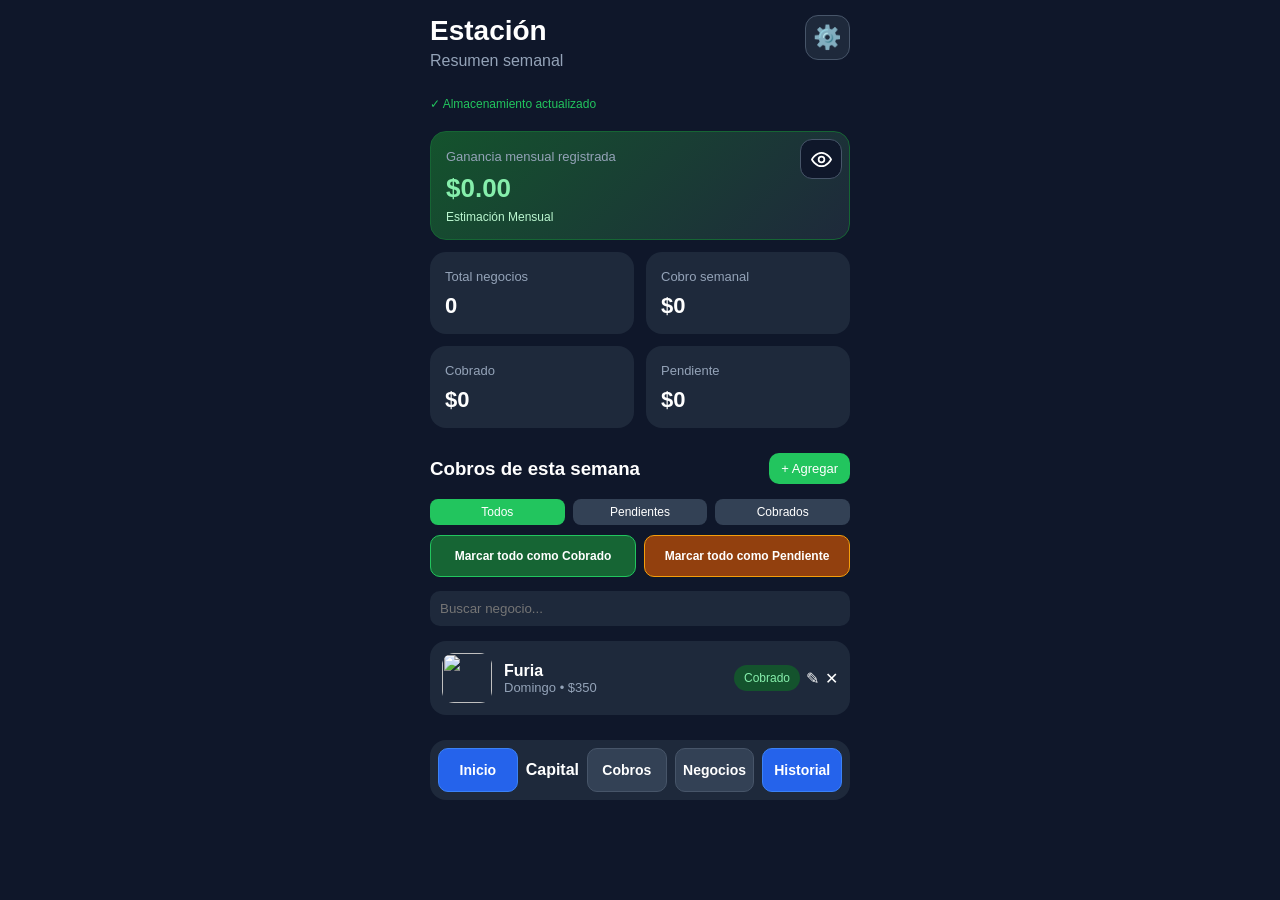
==== index.html @ 9c4fe6e9 "Agregar acceso a Capital desde Estación" ====
<!DOCTYPE html>
<html lang="es">
<head>
  <meta charset="UTF-8">
  <meta name="viewport" content="width=device-width, initial-scale=1.0">
  <title>Estación</title>
  <link rel="stylesheet" href="style.css?v=20261019-ajustes1">
  <link rel="manifest" href="manifest.json">
  <meta name="theme-color" content="#0f172a">
</head>
<body>
  <div class="app">
    <header class="topbar">
      <button id="station-settings-button" type="button" aria-label="Abrir ajustes" title="Ajustes">⚙️</button>
      <h1>Estación</h1>
      <p>Resumen semanal</p>
      <p id="app-message" role="status" aria-live="polite"></p>
      <p id="logo-storage-status" role="status" aria-live="polite" style="font-size:12px;margin:4px 0;">Comprobando almacenamiento…</p>
    </header>
    <section class="summary">
      <button id="toggle-figures" class="toggle-figures" type="button" aria-label="Ocultar cifras" aria-pressed="false" title="Ocultar o mostrar cifras"><svg class="eye-icon" viewBox="0 0 24 24" aria-hidden="true"><path d="M2 12s3.6-7 10-7 10 7 10 7-3.6 7-10 7S2 12 2 12Z"></path><circle cx="12" cy="12" r="3"></circle><path class="eye-slash" d="M4 4 20 20"></path></svg></button>
      <div class="card monthly-card"><span>Ganancia mensual registrada</span><h2 id="ganancia-mensual">$0</h2><small id="mes-ganancia"></small></div>
      <div class="card"><span>Total negocios</span><h2 id="total-negocios">0</h2></div>
      <div class="card"><span>Cobro semanal</span><h2 id="total-semanal">$0</h2></div>
      <div class="card"><span>Cobrado</span><h2 id="total-cobrado">$0</h2></div>
      <div class="card"><span>Pendiente</span><h2 id="total-pendiente">$0</h2></div>
      
    </section>
    <section class="payments">
      <div class="section-title">
        <h3>Cobros de esta semana</h3>
        <button id="add-business">+ Agregar</button>
      </div>
      <div class="filters">
        <button class="filter-btn active" data-filter="all">Todos</button>
        <button class="filter-btn" data-filter="pending">Pendientes</button>
        <button class="filter-btn" data-filter="paid">Cobrados</button>
      </div>
      <div class="bulk-actions">
        <button id="mark-all-paid" type="button">Marcar todo como Cobrado</button>
        <button id="mark-all-pending" type="button">Marcar todo como Pendiente</button>
      </div>
      <input type="text" id="search-business" placeholder="Buscar negocio...">
      <div class="payment-card" data-monto="350">
        <img src="img/La Furia.jpeg">
        <div class="info"><h4>Furia</h4><p>Domingo • $350</p></div>
        <div class="actions">
          <span class="status paid">Cobrado</span>
          <button class="edit-btn">✎</button>
          <button class="delete-btn">✕</button>
        </div>
      </div>
    </section>
    <div class="modal" id="business-modal">
      <div class="modal-content">
        <h3>Nuevo negocio</h3>
        <input type="text" id="business-name" placeholder="Nombre del negocio">
        <input type="number" id="business-amount" placeholder="Monto semanal">
        <select id="business-day">
          <option value="">Día de cobro</option>
          <option>Lunes</option><option>Martes</option><option>Miércoles</option>
          <option>Jueves</option><option>Viernes</option><option>Sábado</option><option>Domingo</option>
        </select>
        <input type="file" id="business-image" accept="image/*">
        <button id="save-business">Guardar</button>
        <button id="cancel-business" class="cancel-btn">Cancelar</button>
      </div>
    </div>
    <section class="history-view" id="history-view" style="display:none;">
      <div class="section-title">
        <h3>Historial semanal</h3>
        <div class="history-actions">
          <button id="realizar-corte" type="button">Realizar corte</button>
          <button id="clear-history" type="button">Borrar historial</button>
          <button id="back-home">Volver</button>
        </div>
      </div>
      <div id="history-list"></div>
    </section>
    <div class="station-settings-overlay" id="station-settings-overlay" hidden>
      <section class="station-settings-panel" role="dialog" aria-modal="true" aria-labelledby="station-settings-title">
        <div class="station-settings-head"><h2 id="station-settings-title">⚙️ Ajustes</h2><button id="station-settings-close" type="button" aria-label="Cerrar ajustes">✕</button></div>
        <div class="station-theme-setting">
          <div><strong>Apariencia</strong><p id="station-theme-caption">Modo oscuro</p></div>
          <button id="station-theme-switch" class="station-theme-switch" type="button" role="switch" aria-checked="false" aria-label="Activar modo claro"><span></span></button>
        </div>
        <h3>Respaldos</h3>
        <p class="station-settings-note">Guarda tus negocios e historial en un archivo. Importar puede reemplazar los registros actuales.</p>
    <footer class="data-transfer" aria-label="Herramientas de almacenamiento">
      <button id="clear-cache" type="button">Borrar caché</button>
      <button id="export-data" type="button">Exportar respaldo</button>
      <button id="import-data" type="button">Importar respaldo</button>
      <input id="import-file" type="file" accept="application/json,.json" hidden>
    </footer>
        <p class="station-settings-note">Guarda tu respaldo en Archivos antes de borrar datos o cambiar de teléfono.</p>
      </section>
    </div>
    <nav class="bottom-nav">
      <button id="nav-inicio" type="button" aria-current="page">Inicio</button>
      <a id="nav-capital" href="capital.html" style="display:flex;align-items:center;justify-content:center;color:inherit;text-decoration:none;font:inherit;font-weight:600;">Capital</a>
      <button id="nav-cobros" type="button">Cobros</button>
      <button id="nav-negocios" type="button">Negocios</button>
      <button id="save-history" type="button" aria-label="Abrir historial">Historial</button>
    </nav>

  </div>
  <script src="app.js?v=20261019-corte3"></script>

  <script>
  (() => {
    const root = document.documentElement;
    const overlay = document.getElementById("station-settings-overlay");
    const openBtn = document.getElementById("station-settings-button");
    const closeBtn = document.getElementById("station-settings-close");
    const themeBtn = document.getElementById("station-theme-switch");
    const themeCaption = document.getElementById("station-theme-caption");
    const themeKey = "estacionTema";
    function applyTheme(light) {
      root.setAttribute("data-estacion-theme", light ? "light" : "dark");
      themeBtn.setAttribute("aria-checked", String(light));
      themeBtn.setAttribute("aria-label", light ? "Activar modo oscuro" : "Activar modo claro");
      themeCaption.textContent = light ? "Modo claro" : "Modo oscuro";
      document.querySelector('meta[name="theme-color"]').setAttribute("content", light ? "#f3f7f5" : "#0f172a");
    }
    applyTheme(localStorage.getItem(themeKey) === "light");
    openBtn.addEventListener("click", () => { overlay.hidden = false; closeBtn.focus(); });
    closeBtn.addEventListener("click", () => { overlay.hidden = true; openBtn.focus(); });
    overlay.addEventListener("click", e => { if(e.target === overlay) overlay.hidden = true; });
    document.addEventListener("keydown", e => { if(e.key === "Escape" && !overlay.hidden) overlay.hidden = true; });
    themeBtn.addEventListener("click", () => {
      const light = root.getAttribute("data-estacion-theme") !== "light";
      localStorage.setItem(themeKey, light ? "light" : "dark");
      applyTheme(light);
    });
  })();
  </script>
  <script>
    if ("serviceWorker" in navigator) {
      navigator.serviceWorker.register("sw.js");
    }
  </script>
</body>
</html>
---- style.css ----
* {
  margin: 0;
  padding: 0;
  box-sizing: border-box;
  font-family: Arial, sans-serif;
}

body {
  background: #0f172a;
  color: white;
  padding: 15px;
}

.app {
  max-width: 420px;
  margin: auto;
}

/* TOP */
.topbar {
  margin-bottom: 20px;
}

.topbar h1 {
  font-size: 28px;
}

.topbar p {
  color: #94a3b8;
  margin-top: 5px;
}

#clear-cache {
  margin-top: 10px;
  padding: 8px 12px;
  border: 1px solid #475569;
  border-radius: 10px;
  background: #1e293b;
  color: white;
  cursor: pointer;
}

#app-message {
  min-height: 18px;
  font-size: 12px;
}

/* SUMMARY */
.summary {
  display: grid;
  grid-template-columns: 1fr 1fr;
  gap: 12px;
  margin-bottom: 25px;
}

.card {
  background: #1e293b;
  padding: 15px;
  border-radius: 16px;
}

.card span {
  font-size: 13px;
  color: #94a3b8;
}

.card h2 {
  margin-top: 8px;
  font-size: 22px;
}

/* PAYMENTS */
.section-title {
  display: flex;
  justify-content: space-between;
  align-items: center;
  margin-bottom: 15px;
}

.history-actions {
  display: flex;
  gap: 8px;
}

#clear-history,
#back-home {
  padding: 8px 10px;
  border: 0;
  border-radius: 10px;
  background: #334155;
  color: white;
  cursor: pointer;
  font-size: 12px;
}

#clear-history {
  background: #7f1d1d;
}

#add-business {
  background: #22c55e;
  color: white;
  border: none;
  padding: 8px 12px;
  border-radius: 10px;
  font-size: 13px;
  cursor: pointer;
}

/* FILTERS */
.filters {
  display: flex;
  gap: 8px;
  margin-bottom: 10px;
}

.filter-btn {
  flex: 1;
  padding: 6px;
  border: none;
  border-radius: 8px;
  background: #334155;
  color: white;
  font-size: 12px;
  cursor: pointer;
}

.filter-btn.active {
  background: #22c55e;
}

/* SEARCH */
#search-business {
  width: 100%;
  padding: 10px;
  margin-bottom: 15px;
  border-radius: 10px;
  border: none;
  background: #1e293b;
  color: white;
}

/* CARD */
.payment-card {
  background: #1e293b;
  padding: 12px;
  border-radius: 16px;
  display: flex;
  align-items: center;
  gap: 12px;
  margin-bottom: 12px;
}

.payment-card img {
  width: 50px;
  height: 50px;
  border-radius: 12px;
  object-fit: cover;
}

.info {
  flex: 1;
}

.info h4 {
  font-size: 16px;
}

.info p {
  font-size: 13px;
  color: #94a3b8;
}

/* ACTIONS */
.actions {
  display: flex;
  align-items: center;
  gap: 6px;
}

.status {
  font-size: 12px;
  padding: 6px 10px;
  border-radius: 20px;
  cursor: pointer;
}

.paid {
  background: #14532d;
  color: #86efac;
}

.pending {
  background: #78350f;
  color: #fcd34d;
}

.edit-btn,
.delete-btn {
  background: none;
  border: none;
  color: white;
  font-size: 16px;
  cursor: pointer;
}

/* MODAL */
.modal {
  position: fixed;
  top: 0;
  left: 0;
  width: 100%;
  height: 100%;
  background: rgba(0, 0, 0, 0.7);
  display: none;
  justify-content: center;
  align-items: center;
}

.modal-content {
  background: #1e293b;
  width: 100%;
  max-width: 360px;
  padding: 20px;
  border-radius: 18px;
}

.modal-content h3 {
  margin-bottom: 15px;
}

.modal-content input,
.modal-content select {
  width: 100%;
  padding: 12px;
  margin-bottom: 12px;
  border: none;
  border-radius: 10px;
  background: #0f172a;
  color: white;
}

/* BOTONES MODAL */
#save-business {
  width: 100%;
  padding: 12px;
  border: none;
  border-radius: 10px;
  background: #22c55e;
  color: white;
  font-size: 15px;
  cursor: pointer;
}

.cancel-btn {
  width: 100%;
  margin-top: 10px;
  padding: 12px;
  border: none;
  border-radius: 10px;
  background: #334155;
  color: white;
  font-size: 14px;
  cursor: pointer;
}

/* NAV */
.bottom-nav {
  display: flex;
  justify-content: space-between;
  margin-top: 25px;
  background: #1e293b;
  padding: 12px;
  border-radius: 16px;
}

.bottom-nav button {
  background: none;
  border: none;
  color: white;
  font-size: 14px;
  cursor: pointer;
}

/* HISTORY */
.history-view {
  margin-top: 20px;
}
/* Botones de navegación visibles y cómodos al tocar */
.bottom-nav { gap: 8px; padding: 8px; }
.bottom-nav button { flex: 1; min-height: 44px; padding: 8px 6px; background: #334155; border: 1px solid #475569; border-radius: 10px; color: white; font-size: 14px; font-weight: 600; cursor: pointer; touch-action: manipulation; }
.bottom-nav button:focus-visible { outline: 2px solid #38bdf8; outline-offset: 2px; }
.bottom-nav #save-history { background: #2563eb; border-color: #3b82f6; }
/* Respaldo para cambiar datos entre instalaciones */
.data-transfer { display: flex; gap: 8px; margin-top: 8px; }
.data-transfer button { flex: 1; min-height: 42px; padding: 8px 6px; border: 1px solid #475569; border-radius: 10px; color: white; font-size: 13px; font-weight: 600; cursor: pointer; touch-action: manipulation; }
#export-data { background: #1d4ed8; border-color: #3b82f6; }
#import-data { background: #334155; }


/* Acciones masivas de cobro */
.bulk-actions {
  display: grid;
  grid-template-columns: 1fr 1fr;
  gap: 8px;
  margin: 0 0 14px;
}
.bulk-actions button {
  min-height: 42px;
  padding: 8px 10px;
  border: 1px solid transparent;
  border-radius: 10px;
  color: white;
  font-size: 12px;
  font-weight: 700;
  cursor: pointer;
  touch-action: manipulation;
}
#mark-all-paid { background: #166534; border-color: #22c55e; }
#mark-all-pending { background: #92400e; border-color: #f59e0b; }
.bulk-actions button:focus-visible { outline: 2px solid #38bdf8; outline-offset: 2px; }
@media (max-width: 360px) {
  .bulk-actions { grid-template-columns: 1fr; }
}


/* Ganancia mensual registrada */
.monthly-card { grid-column: 1 / -1; grid-row: 1; border: 1px solid #166534; background: linear-gradient(135deg, #14532d, #1e293b); }
.monthly-card h2 { color: #86efac; font-size: 26px; }
.monthly-card small { display: block; margin-top: 6px; color: #bbf7d0; text-transform: capitalize; font-size: 12px; }


/* Botón para ocultar o mostrar cifras */
.summary { position: relative; }
.toggle-figures {
  position: absolute;
  top: 8px;
  right: 8px;
  z-index: 2;
  min-width: 42px;
  min-height: 40px;
  border: 1px solid #475569;
  border-radius: 12px;
  background: #0f172a;
  color: #fff;
  font-size: 19px;
  cursor: pointer;
  touch-action: manipulation;
}
body.hide-figures .summary .card h2,
body.hide-figures .payment-card .info p,
body.hide-figures #history-list {
  filter: blur(7px);
  user-select: none;
}


/* Icono de ojo con línea diagonal para ocultar cifras */
.toggle-figures { display: inline-flex; align-items: center; justify-content: center; }
.eye-icon { width: 23px; height: 23px; fill: none; stroke: currentColor; stroke-width: 1.8; stroke-linecap: round; stroke-linejoin: round; }
.eye-icon .eye-slash { display: none; }
body.hide-figures .eye-icon .eye-slash { display: block; }

/* Navegación activa y vista de administración de negocios */
.bottom-nav button[aria-current="page"]{background:#2563eb;border-color:#3b82f6;}
body.vista-negocios .filters,body.vista-negocios .bulk-actions{display:none;}
body.vista-negocios .payments .section-title h3{margin-bottom:0;}

/* Historial de cobros por semana */
#history-list{display:grid;gap:13px;}
.historial-semana{background:#1e293b;border-radius:18px;overflow:hidden;color:#f8fafc}
.historial-semana>summary{list-style:none;cursor:pointer;display:flex;align-items:center;justify-content:space-between;gap:10px;padding:18px}
.historial-semana>summary::-webkit-details-marker{display:none}
.historial-titulo{display:flex;flex-direction:column;gap:5px;min-width:0}
.historial-titulo strong{font-size:16px}
.historial-titulo small,.historial-negocio small{color:#94a3b8;font-size:12px}
.historial-flecha{font-size:24px;color:#94a3b8;transition:transform .2s}
.historial-semana[open] .historial-flecha{transform:rotate(180deg)}
.historial-contenido{padding:0 15px 14px}
.historial-totales{display:grid;grid-template-columns:repeat(2,minmax(0,1fr));gap:9px;margin-bottom:12px}
.historial-total{border-radius:12px;padding:13px 11px;min-width:0;display:flex;flex-direction:column;gap:5px}
.historial-total small{font-size:12px}
.historial-total strong{font-size:20px;overflow-wrap:anywhere}
.historial-total.cobrado{background:#133d32;color:#86efac}
.historial-total.pendiente{background:#49321e;color:#fcd34d}
.historial-negocio{display:flex;align-items:center;justify-content:space-between;gap:8px;border-top:1px solid #334155;padding:12px 0}
.historial-negocio-datos{display:flex;flex-direction:column;gap:5px;min-width:0}
.historial-negocio-datos strong{font-size:14px;overflow-wrap:anywhere}
.historial-estado{font-size:12px;font-weight:700;white-space:nowrap}
.historial-estado.cobrado{color:#4ade80}
.historial-estado.pendiente{color:#fbbf24}
@media(max-width:375px){.historial-estado{font-size:11px}.historial-total strong{font-size:17px}}

/* Corte semanal manual */
#realizar-corte{background:#166534;border:1px solid #22c55e;border-radius:10px;color:white;font-weight:700;padding:11px 13px;cursor:pointer;touch-action:manipulation}
#realizar-corte:focus-visible{outline:2px solid #38bdf8;outline-offset:2px}
.history-actions{display:flex;flex-wrap:wrap;gap:8px}


/* Ajustes con respaldo y apariencia. No modifica el almacenamiento de negocios. */
.topbar {position:relative; padding-right:56px;}
#station-settings-button {position:absolute;right:0;top:0;width:45px;height:45px;border:1px solid #475569;border-radius:13px;background:#1e293b;color:white;font-size:23px;cursor:pointer;}
.station-settings-overlay[hidden]{display:none!important;}
.station-settings-overlay{position:fixed;inset:0;z-index:9999;background:rgba(0,0,0,.75);display:flex;align-items:center;justify-content:center;padding:20px;}
.station-settings-panel{background:#1e293b;color:#f8fafc;border:1px solid #475569;border-radius:20px;width:min(100%,390px);max-height:85dvh;overflow-y:auto;padding:20px;box-shadow:0 20px 70px #0006;}
.station-settings-head{display:flex;align-items:center;justify-content:space-between;margin-bottom:22px;}
.station-settings-head h2{font-size:22px;}
#station-settings-close{border:0;border-radius:10px;background:#334155;color:inherit;padding:10px 14px;font-size:18px;}
.station-theme-setting{display:flex;align-items:center;justify-content:space-between;gap:10px;margin-bottom:25px;}
.station-theme-setting p{color:#94a3b8;font-size:13px;margin-top:5px;}
.station-theme-switch{background:#475569;width:56px;height:32px;padding:3px;border:0;border-radius:25px;cursor:pointer;flex-shrink:0;}
.station-theme-switch span{display:block;background:white;width:26px;height:26px;border-radius:50%;transition:transform .15s;}
.station-theme-switch[aria-checked="true"]{background:#16a34a;}
.station-theme-switch[aria-checked="true"] span{transform:translateX(24px);}
.station-settings-panel h3{margin-bottom:8px;}
.station-settings-note{font-size:12px;line-height:1.5;color:#94a3b8;margin:8px 0 14px;}
.station-settings-panel .data-transfer{display:grid;grid-template-columns:1fr 1fr;gap:10px;margin:16px 0;}
.station-settings-panel #clear-cache{grid-column:1 / -1;margin:0;min-height:42px;font-size:13px;}
.station-settings-panel .data-transfer button{min-width:0;}

/* Tema claro de Estación: conserva verde, estructura y datos. */
html[data-estacion-theme="light"] body{background:#f3f7f5;color:#172b22;}
html[data-estacion-theme="light"] .topbar p,html[data-estacion-theme="light"] .card span,
html[data-estacion-theme="light"] .info p{color:#5e7067;}
html[data-estacion-theme="light"] .card,html[data-estacion-theme="light"] .payment-card,
html[data-estacion-theme="light"] .modal-content,html[data-estacion-theme="light"] .bottom-nav,
html[data-estacion-theme="light"] .station-settings-panel{background:#fff;color:#172b22;border-color:#d4e3d9;}
html[data-estacion-theme="light"] .monthly-card{background:linear-gradient(135deg,#dcfce7,#effcf4);border:1px solid #86efac;}
html[data-estacion-theme="light"] .monthly-card h2{color:#166534;}
html[data-estacion-theme="light"] .monthly-card small{color:#15803d;}
html[data-estacion-theme="light"] #search-business,html[data-estacion-theme="light"] .modal-content input,
html[data-estacion-theme="light"] .modal-content select{background:#edf4ef;color:#172b22;}
html[data-estacion-theme="light"] .filter-btn,html[data-estacion-theme="light"] .bottom-nav button,
html[data-estacion-theme="light"] #back-home,html[data-estacion-theme="light"] .cancel-btn,
html[data-estacion-theme="light"] #station-settings-close,
html[data-estacion-theme="light"] #station-settings-button{background:#e5f0e9;color:#173829;border-color:#b9d5c4;}
html[data-estacion-theme="light"] .bottom-nav button[aria-current="page"],
html[data-estacion-theme="light"] .filter-btn.active{background:#15803d;color:#fff;border-color:#16a34a;}
html[data-estacion-theme="light"] #save-history{background:#2563eb;color:white;}
html[data-estacion-theme="light"] .edit-btn,html[data-estacion-theme="light"] .delete-btn{color:#1f3c2b;}
html[data-estacion-theme="light"] .toggle-figures{background:#fff;color:#173829;border-color:#b9d5c4;}
html[data-estacion-theme="light"] .station-theme-setting p,
html[data-estacion-theme="light"] .station-settings-note{color:#62786a;}
html[data-estacion-theme="light"] .station-settings-panel #import-data{color:white;background:#334155;}
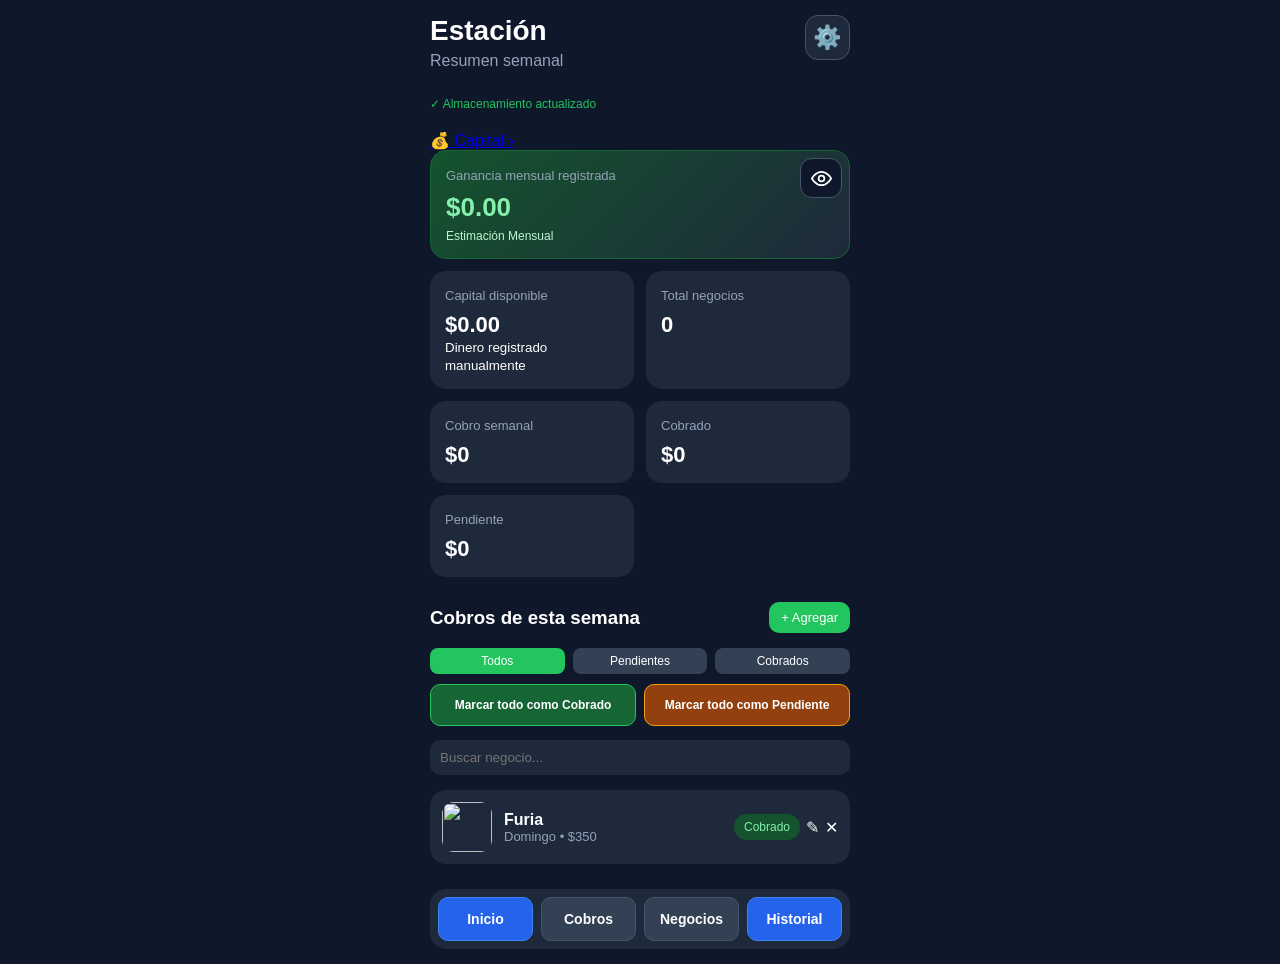
==== commit 6b10d1b6: "Mover Capital al inicio y mostrar saldo debajo del resumen mensual" ====
--- a/index.html
+++ b/index.html
@@ -4,7 +4,7 @@
   <meta charset="UTF-8">
   <meta name="viewport" content="width=device-width, initial-scale=1.0">
   <title>Estación</title>
-  <link rel="stylesheet" href="style.css?v=20261019-ajustes1">
+  <link rel="stylesheet" href="style.css?v=20261105-capital2">
   <link rel="manifest" href="manifest.json">
   <meta name="theme-color" content="#0f172a">
 </head>
@@ -17,9 +17,11 @@
       <p id="app-message" role="status" aria-live="polite"></p>
       <p id="logo-storage-status" role="status" aria-live="polite" style="font-size:12px;margin:4px 0;">Comprobando almacenamiento…</p>
     </header>
+    <a class="capital-top-button" href="capital.html">💰 Capital <span aria-hidden="true">›</span></a>
     <section class="summary">
       <button id="toggle-figures" class="toggle-figures" type="button" aria-label="Ocultar cifras" aria-pressed="false" title="Ocultar o mostrar cifras"><svg class="eye-icon" viewBox="0 0 24 24" aria-hidden="true"><path d="M2 12s3.6-7 10-7 10 7 10 7-3.6 7-10 7S2 12 2 12Z"></path><circle cx="12" cy="12" r="3"></circle><path class="eye-slash" d="M4 4 20 20"></path></svg></button>
       <div class="card monthly-card"><span>Ganancia mensual registrada</span><h2 id="ganancia-mensual">$0</h2><small id="mes-ganancia"></small></div>
+      <div class="card capital-summary-card"><span>Capital disponible</span><h2 id="capital-actual">$0.00</h2><small>Dinero registrado manualmente</small></div>
       <div class="card"><span>Total negocios</span><h2 id="total-negocios">0</h2></div>
       <div class="card"><span>Cobro semanal</span><h2 id="total-semanal">$0</h2></div>
       <div class="card"><span>Cobrado</span><h2 id="total-cobrado">$0</h2></div>
@@ -97,7 +99,7 @@
     </div>
     <nav class="bottom-nav">
       <button id="nav-inicio" type="button" aria-current="page">Inicio</button>
-      <a id="nav-capital" href="capital.html" style="display:flex;align-items:center;justify-content:center;color:inherit;text-decoration:none;font:inherit;font-weight:600;">Capital</a>
+      
       <button id="nav-cobros" type="button">Cobros</button>
       <button id="nav-negocios" type="button">Negocios</button>
       <button id="save-history" type="button" aria-label="Abrir historial">Historial</button>
@@ -135,6 +137,29 @@
   })();
   </script>
   <script>
+  (() => {
+    const el = document.getElementById('capital-actual');
+    const key = 'estacion_capital_manual_v1';
+    function actualizarCapital() {
+      if (!el) return;
+      try {
+        const valor = Number(localStorage.getItem(key));
+        const cantidad = Number.isFinite(valor) && valor >= 0 ? valor : 0;
+        el.textContent = cantidad.toLocaleString('es-MX', {style:'currency', currency:'MXN'});
+      } catch(e) { el.textContent = 'No disponible'; }
+    }
+    actualizarCapital();
+    window.addEventListener('pageshow', actualizarCapital);
+    window.addEventListener('focus', actualizarCapital);
+    document.addEventListener('visibilitychange', () => {
+      if (!document.hidden) actualizarCapital();
+    });
+    window.addEventListener('storage', (e) => {
+      if (e.key === key) actualizarCapital();
+    });
+  })();
+  </script>
+  <script>
     if ("serviceWorker" in navigator) {
       navigator.serviceWorker.register("sw.js");
     }
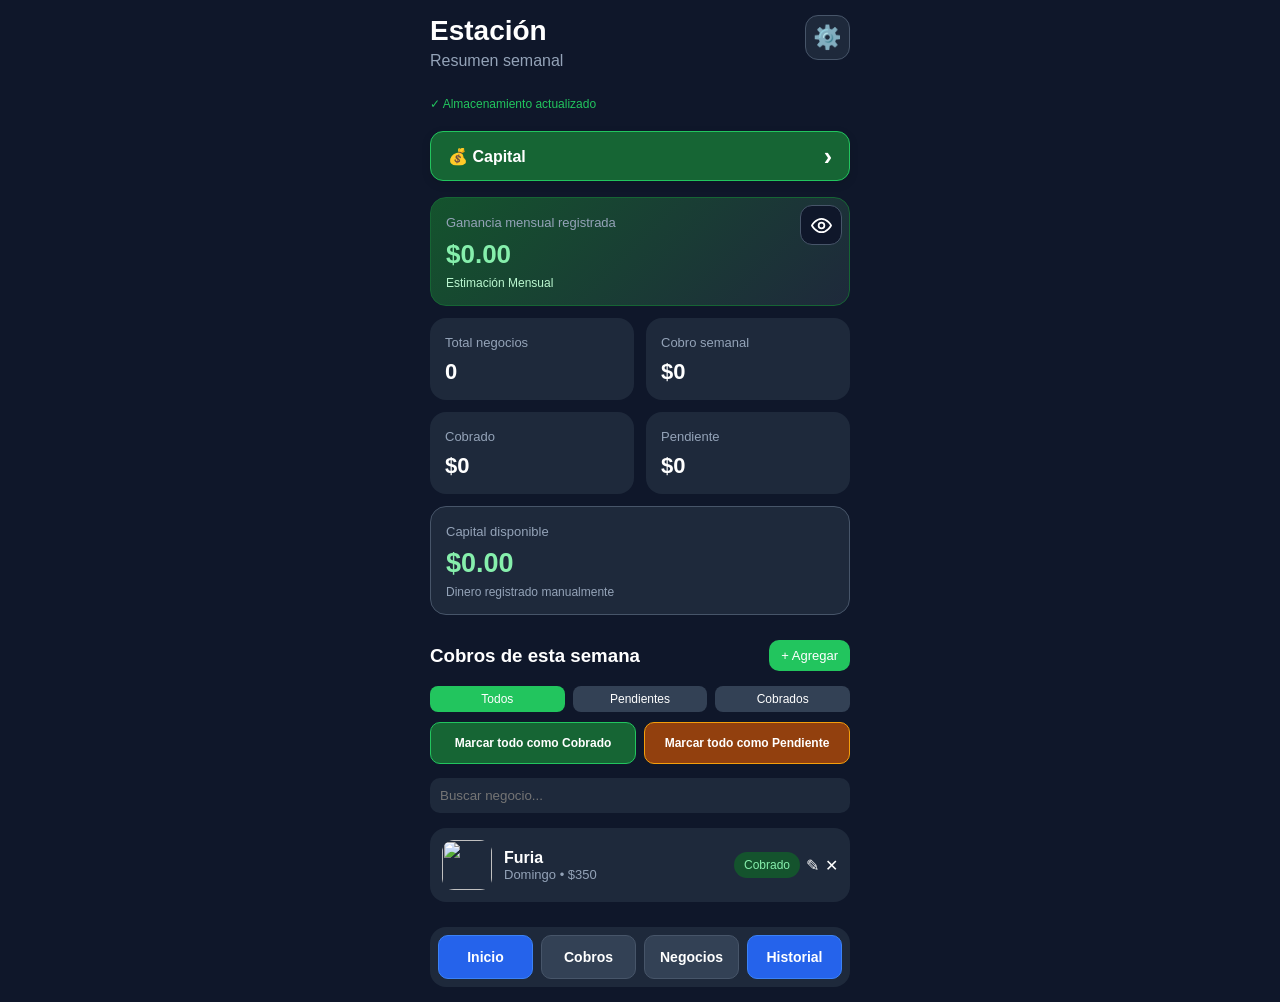
==== commit 977e773d: "Reubicar resumen de Capital debajo de cuatro indicadores" ====
--- a/index.html
+++ b/index.html
@@ -4,7 +4,7 @@
   <meta charset="UTF-8">
   <meta name="viewport" content="width=device-width, initial-scale=1.0">
   <title>Estación</title>
-  <link rel="stylesheet" href="style.css?v=20261105-capital2">
+  <link rel="stylesheet" href="style.css?v=20261105-capital3">
   <link rel="manifest" href="manifest.json">
   <meta name="theme-color" content="#0f172a">
 </head>
@@ -21,11 +21,11 @@
     <section class="summary">
       <button id="toggle-figures" class="toggle-figures" type="button" aria-label="Ocultar cifras" aria-pressed="false" title="Ocultar o mostrar cifras"><svg class="eye-icon" viewBox="0 0 24 24" aria-hidden="true"><path d="M2 12s3.6-7 10-7 10 7 10 7-3.6 7-10 7S2 12 2 12Z"></path><circle cx="12" cy="12" r="3"></circle><path class="eye-slash" d="M4 4 20 20"></path></svg></button>
       <div class="card monthly-card"><span>Ganancia mensual registrada</span><h2 id="ganancia-mensual">$0</h2><small id="mes-ganancia"></small></div>
-      <div class="card capital-summary-card"><span>Capital disponible</span><h2 id="capital-actual">$0.00</h2><small>Dinero registrado manualmente</small></div>
       <div class="card"><span>Total negocios</span><h2 id="total-negocios">0</h2></div>
       <div class="card"><span>Cobro semanal</span><h2 id="total-semanal">$0</h2></div>
       <div class="card"><span>Cobrado</span><h2 id="total-cobrado">$0</h2></div>
       <div class="card"><span>Pendiente</span><h2 id="total-pendiente">$0</h2></div>
+      <div class="card capital-summary-card"><span>Capital disponible</span><h2 id="capital-actual">$0.00</h2><small>Dinero registrado manualmente</small></div>
       
     </section>
     <section class="payments">
--- a/style.css
+++ b/style.css
@@ -442,3 +442,37 @@
 html[data-estacion-theme="light"] .station-theme-setting p,
 html[data-estacion-theme="light"] .station-settings-note{color:#62786a;}
 html[data-estacion-theme="light"] .station-settings-panel #import-data{color:white;background:#334155;}
+
+
+/* Capital en la parte superior y saldo debajo de la tarjeta mensual */
+.capital-top-button {
+  display:flex;
+  align-items:center;
+  justify-content:space-between;
+  gap:12px;
+  min-height:50px;
+  padding:13px 17px;
+  margin:0 0 16px;
+  border:1px solid #22c55e;
+  border-radius:13px;
+  background:#166534;
+  color:#fff;
+  font-size:16px;
+  font-weight:700;
+  text-decoration:none;
+  box-shadow:0 3px 10px rgba(0,0,0,.12);
+  touch-action:manipulation;
+}
+.capital-top-button span {font-size:25px;line-height:18px;}
+.capital-top-button:focus-visible {outline:2px solid #38bdf8;outline-offset:3px;}
+.capital-summary-card {
+  grid-column:1 / -1;
+  border:1px solid #475569;
+  background:#1e293b;
+}
+.capital-summary-card h2 {color:#86efac;font-size:27px;overflow-wrap:anywhere;}
+.capital-summary-card small {display:block;margin-top:6px;color:#94a3b8;font-size:12px;}
+html[data-estacion-theme="light"] .capital-summary-card {background:#fff;border-color:#cbd5e1;}
+html[data-estacion-theme="light"] .capital-summary-card h2 {color:#15803d;}
+html[data-estacion-theme="light"] .capital-summary-card small {color:#5e7067;}
+html[data-estacion-theme="light"] .capital-top-button {background:#15803d;border-color:#16a34a;color:#fff;}
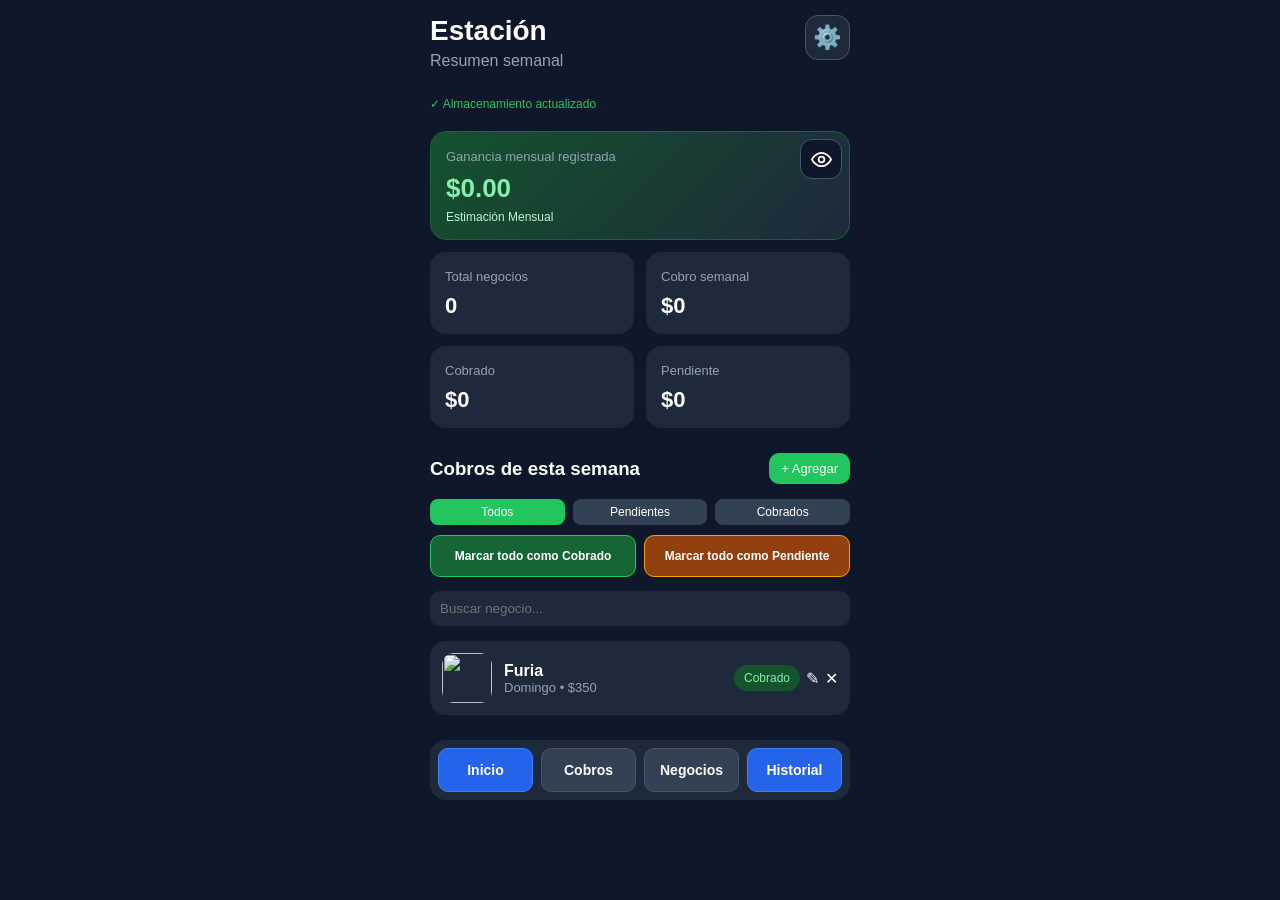
==== commit 810f6a67: "Revertir los cambios visuales de Capital" ====
--- a/index.html
+++ b/index.html
@@ -4,7 +4,7 @@
   <meta charset="UTF-8">
   <meta name="viewport" content="width=device-width, initial-scale=1.0">
   <title>Estación</title>
-  <link rel="stylesheet" href="style.css?v=20261105-capital3">
+  <link rel="stylesheet" href="style.css?v=20261019-ajustes1">
   <link rel="manifest" href="manifest.json">
   <meta name="theme-color" content="#0f172a">
 </head>
@@ -17,7 +17,6 @@
       <p id="app-message" role="status" aria-live="polite"></p>
       <p id="logo-storage-status" role="status" aria-live="polite" style="font-size:12px;margin:4px 0;">Comprobando almacenamiento…</p>
     </header>
-    <a class="capital-top-button" href="capital.html">💰 Capital <span aria-hidden="true">›</span></a>
     <section class="summary">
       <button id="toggle-figures" class="toggle-figures" type="button" aria-label="Ocultar cifras" aria-pressed="false" title="Ocultar o mostrar cifras"><svg class="eye-icon" viewBox="0 0 24 24" aria-hidden="true"><path d="M2 12s3.6-7 10-7 10 7 10 7-3.6 7-10 7S2 12 2 12Z"></path><circle cx="12" cy="12" r="3"></circle><path class="eye-slash" d="M4 4 20 20"></path></svg></button>
       <div class="card monthly-card"><span>Ganancia mensual registrada</span><h2 id="ganancia-mensual">$0</h2><small id="mes-ganancia"></small></div>
@@ -25,7 +24,6 @@
       <div class="card"><span>Cobro semanal</span><h2 id="total-semanal">$0</h2></div>
       <div class="card"><span>Cobrado</span><h2 id="total-cobrado">$0</h2></div>
       <div class="card"><span>Pendiente</span><h2 id="total-pendiente">$0</h2></div>
-      <div class="card capital-summary-card"><span>Capital disponible</span><h2 id="capital-actual">$0.00</h2><small>Dinero registrado manualmente</small></div>
       
     </section>
     <section class="payments">
@@ -137,29 +135,6 @@
   })();
   </script>
   <script>
-  (() => {
-    const el = document.getElementById('capital-actual');
-    const key = 'estacion_capital_manual_v1';
-    function actualizarCapital() {
-      if (!el) return;
-      try {
-        const valor = Number(localStorage.getItem(key));
-        const cantidad = Number.isFinite(valor) && valor >= 0 ? valor : 0;
-        el.textContent = cantidad.toLocaleString('es-MX', {style:'currency', currency:'MXN'});
-      } catch(e) { el.textContent = 'No disponible'; }
-    }
-    actualizarCapital();
-    window.addEventListener('pageshow', actualizarCapital);
-    window.addEventListener('focus', actualizarCapital);
-    document.addEventListener('visibilitychange', () => {
-      if (!document.hidden) actualizarCapital();
-    });
-    window.addEventListener('storage', (e) => {
-      if (e.key === key) actualizarCapital();
-    });
-  })();
-  </script>
-  <script>
     if ("serviceWorker" in navigator) {
       navigator.serviceWorker.register("sw.js");
     }
--- a/style.css
+++ b/style.css
@@ -476,3 +476,18 @@
 html[data-estacion-theme="light"] .capital-summary-card h2 {color:#15803d;}
 html[data-estacion-theme="light"] .capital-summary-card small {color:#5e7067;}
 html[data-estacion-theme="light"] .capital-top-button {background:#15803d;border-color:#16a34a;color:#fff;}
+
+/* Botón Capital compacto en la parte superior */
+.capital-top-button {
+  display:inline-flex;
+  justify-content:center;
+  align-items:center;
+  width:auto;
+  min-height:40px;
+  gap:7px;
+  padding:9px 14px;
+  margin:0 0 16px;
+  border-radius:10px;
+  font-size:14px;
+}
+.capital-top-button span {font-size:18px;line-height:1;}
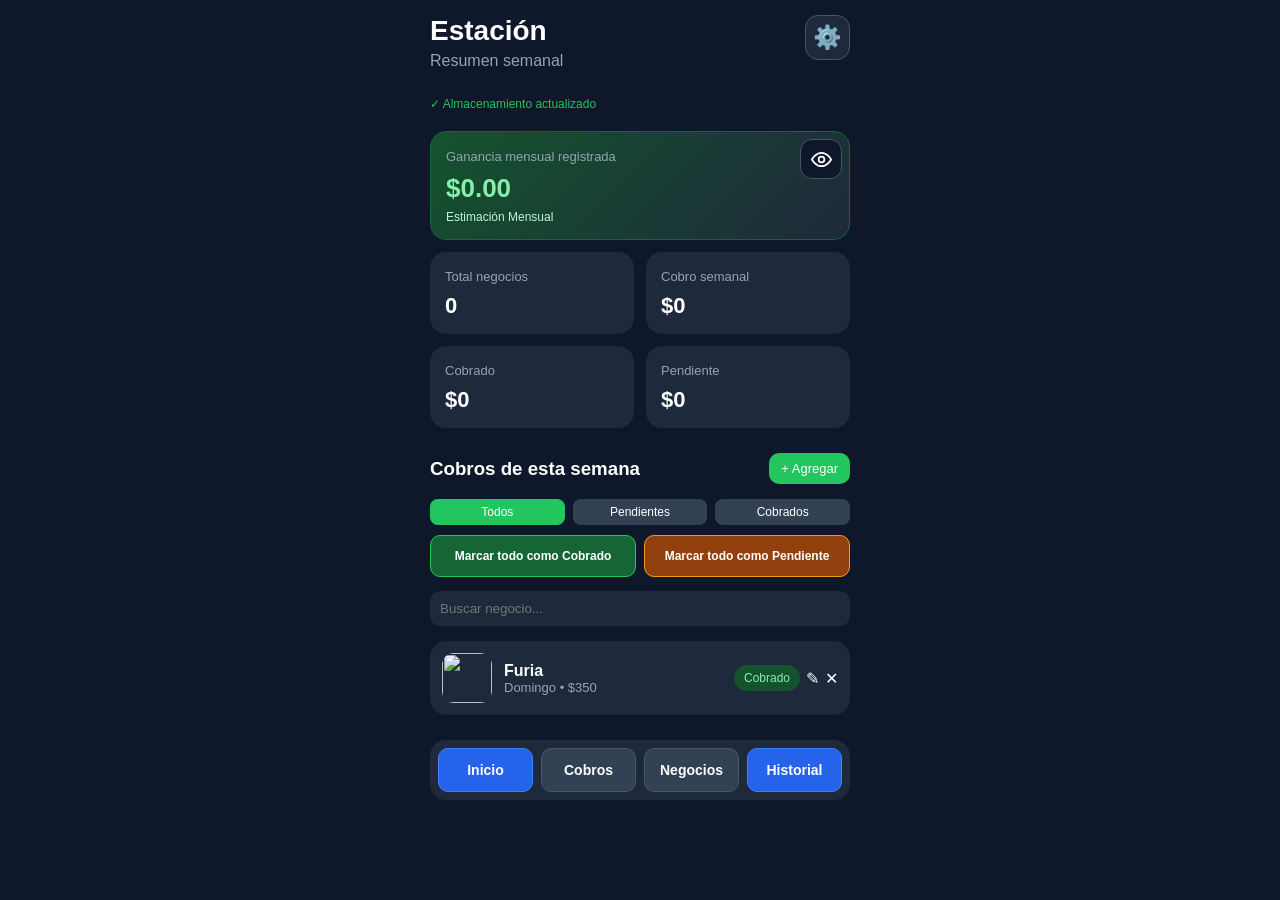
==== commit b5e66dfb: "Agregar selector de siete colores en ajustes de Estación" ====
--- a/index.html
+++ b/index.html
@@ -4,7 +4,7 @@
   <meta charset="UTF-8">
   <meta name="viewport" content="width=device-width, initial-scale=1.0">
   <title>Estación</title>
-  <link rel="stylesheet" href="style.css?v=20261019-ajustes1">
+  <link rel="stylesheet" href="style.css?v=20261107-colores1">
   <link rel="manifest" href="manifest.json">
   <meta name="theme-color" content="#0f172a">
 </head>
@@ -84,7 +84,10 @@
           <div><strong>Apariencia</strong><p id="station-theme-caption">Modo oscuro</p></div>
           <button id="station-theme-switch" class="station-theme-switch" type="button" role="switch" aria-checked="false" aria-label="Activar modo claro"><span></span></button>
         </div>
-        <h3>Respaldos</h3>
+        <h3>Colores</h3>
+<p class="station-settings-note">Elige el color de Estación. El verde de siempre sigue disponible.</p>
+<div id="station-palette-options" class="station-palette-grid" role="group" aria-label="Colores de Estación"></div>
+<h3>Respaldos</h3>
         <p class="station-settings-note">Guarda tus negocios e historial en un archivo. Importar puede reemplazar los registros actuales.</p>
     <footer class="data-transfer" aria-label="Herramientas de almacenamiento">
       <button id="clear-cache" type="button">Borrar caché</button>
@@ -115,6 +118,29 @@
     const themeBtn = document.getElementById("station-theme-switch");
     const themeCaption = document.getElementById("station-theme-caption");
     const themeKey = "estacionTema";
+    const paletteKey = "estacionColor";
+    const paletteOptions = [["green","Verde","#22c55e"],["blue","Azul","#3b82f6"],["purple","Morado","#a855f7"],["red","Rojo","#ef4444"],["orange","Naranja","#f97316"],["pink","Rosa","#ec4899"],["teal","Turquesa","#14b8a6"]];
+    const paletteBox = document.getElementById("station-palette-options");
+    function applyPalette(value) {
+      const selected = paletteOptions.some(p=>p[0]===value) ? value : "green";
+      root.setAttribute("data-estacion-color",selected);
+      paletteBox.innerHTML = "";
+      for (const [key,label,color] of paletteOptions) {
+        const button=document.createElement("button");
+        button.type="button";
+        button.className="station-palette-choice"+(key===selected?" selected":"");
+        button.setAttribute("aria-pressed",String(key===selected));
+        const dot=document.createElement("span");
+        dot.className="station-palette-dot";
+        dot.style.background=color;
+        const name=document.createElement("span");
+        name.textContent=label;
+        button.append(dot,name);
+        button.addEventListener("click",()=>{localStorage.setItem(paletteKey,key);applyPalette(key)});
+        paletteBox.append(button);
+      }
+    }
+    applyPalette(localStorage.getItem(paletteKey)||"green");
     function applyTheme(light) {
       root.setAttribute("data-estacion-theme", light ? "light" : "dark");
       themeBtn.setAttribute("aria-checked", String(light));
--- a/style.css
+++ b/style.css
@@ -442,52 +442,3 @@
 html[data-estacion-theme="light"] .station-theme-setting p,
 html[data-estacion-theme="light"] .station-settings-note{color:#62786a;}
 html[data-estacion-theme="light"] .station-settings-panel #import-data{color:white;background:#334155;}
-
-
-/* Capital en la parte superior y saldo debajo de la tarjeta mensual */
-.capital-top-button {
-  display:flex;
-  align-items:center;
-  justify-content:space-between;
-  gap:12px;
-  min-height:50px;
-  padding:13px 17px;
-  margin:0 0 16px;
-  border:1px solid #22c55e;
-  border-radius:13px;
-  background:#166534;
-  color:#fff;
-  font-size:16px;
-  font-weight:700;
-  text-decoration:none;
-  box-shadow:0 3px 10px rgba(0,0,0,.12);
-  touch-action:manipulation;
-}
-.capital-top-button span {font-size:25px;line-height:18px;}
-.capital-top-button:focus-visible {outline:2px solid #38bdf8;outline-offset:3px;}
-.capital-summary-card {
-  grid-column:1 / -1;
-  border:1px solid #475569;
-  background:#1e293b;
-}
-.capital-summary-card h2 {color:#86efac;font-size:27px;overflow-wrap:anywhere;}
-.capital-summary-card small {display:block;margin-top:6px;color:#94a3b8;font-size:12px;}
-html[data-estacion-theme="light"] .capital-summary-card {background:#fff;border-color:#cbd5e1;}
-html[data-estacion-theme="light"] .capital-summary-card h2 {color:#15803d;}
-html[data-estacion-theme="light"] .capital-summary-card small {color:#5e7067;}
-html[data-estacion-theme="light"] .capital-top-button {background:#15803d;border-color:#16a34a;color:#fff;}
-
-/* Botón Capital compacto en la parte superior */
-.capital-top-button {
-  display:inline-flex;
-  justify-content:center;
-  align-items:center;
-  width:auto;
-  min-height:40px;
-  gap:7px;
-  padding:9px 14px;
-  margin:0 0 16px;
-  border-radius:10px;
-  font-size:14px;
-}
-.capital-top-button span {font-size:18px;line-height:1;}
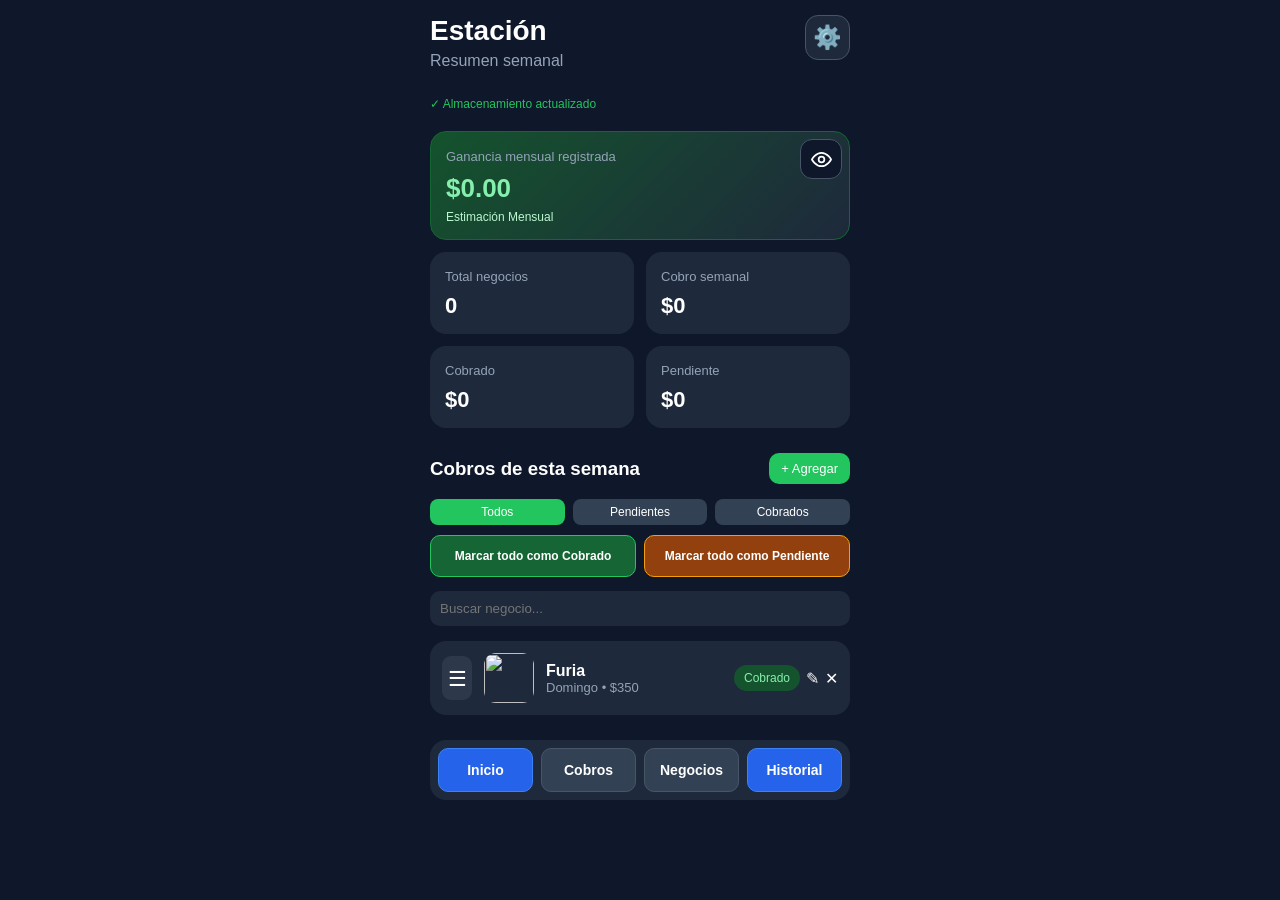
==== commit 5890150f: "Cargar nueva animación de reordenar negocios en Estación" ====
--- a/index.html
+++ b/index.html
@@ -4,7 +4,7 @@
   <meta charset="UTF-8">
   <meta name="viewport" content="width=device-width, initial-scale=1.0">
   <title>Estación</title>
-  <link rel="stylesheet" href="style.css?v=20261107-colores1">
+  <link rel="stylesheet" href="style.css?v=20261107-arrastre1">
   <link rel="manifest" href="manifest.json">
   <meta name="theme-color" content="#0f172a">
 </head>
@@ -107,7 +107,7 @@
     </nav>
 
   </div>
-  <script src="app.js?v=20261019-corte3"></script>
+  <script src="app.js?v=20261107-arrastre1"></script>
 
   <script>
   (() => {
--- a/style.css
+++ b/style.css
@@ -442,3 +442,40 @@
 html[data-estacion-theme="light"] .station-theme-setting p,
 html[data-estacion-theme="light"] .station-settings-note{color:#62786a;}
 html[data-estacion-theme="light"] .station-settings-panel #import-data{color:white;background:#334155;}
+
+/* Selector de color: el verde predeterminado no altera los estilos existentes. */
+.station-palette-grid{display:grid;grid-template-columns:repeat(2,minmax(0,1fr));gap:9px;margin:12px 0 23px}
+.station-palette-choice{display:flex;align-items:center;gap:9px;min-width:0;min-height:47px;padding:10px;border:1px solid #475569;border-radius:12px;background:#334155;color:#fff;font-size:13px;font-weight:700;text-align:left;cursor:pointer}
+.station-palette-dot{width:21px;height:21px;flex:none;border:2px solid #ffffff55;border-radius:50%}
+.station-palette-choice.selected{outline:2px solid var(--station-accent,#22c55e);outline-offset:1px}
+html[data-estacion-theme="light"] .station-palette-choice{background:#e5f0e9;color:#173829;border-color:#b9d5c4}
+html[data-estacion-color="blue"]{--station-accent:#2563eb;--station-deep:#1e40af;--station-soft:#bfdbfe;--station-light:#dbeafe;--station-text:#1e40af}
+html[data-estacion-color="purple"]{--station-accent:#9333ea;--station-deep:#6b21a8;--station-soft:#e9d5ff;--station-light:#f3e8ff;--station-text:#6b21a8}
+html[data-estacion-color="red"]{--station-accent:#dc2626;--station-deep:#991b1b;--station-soft:#fecaca;--station-light:#fee2e2;--station-text:#991b1b}
+html[data-estacion-color="orange"]{--station-accent:#ea580c;--station-deep:#9a3412;--station-soft:#fed7aa;--station-light:#ffedd5;--station-text:#9a3412}
+html[data-estacion-color="pink"]{--station-accent:#db2777;--station-deep:#9d174d;--station-soft:#fbcfe8;--station-light:#fce7f3;--station-text:#9d174d}
+html[data-estacion-color="teal"]{--station-accent:#0d9488;--station-deep:#115e59;--station-soft:#99f6e4;--station-light:#ccfbf1;--station-text:#115e59}
+html[data-estacion-color]:not([data-estacion-color="green"]) #add-business,
+html[data-estacion-color]:not([data-estacion-color="green"]) #save-business,
+html[data-estacion-color]:not([data-estacion-color="green"]) .filter-btn.active,
+html[data-estacion-color]:not([data-estacion-color="green"]) .bottom-nav button[aria-current="page"],
+html[data-estacion-color]:not([data-estacion-color="green"]) #realizar-corte,
+html[data-estacion-color]:not([data-estacion-color="green"]) #mark-all-paid{background:var(--station-accent);border-color:var(--station-accent);color:#fff}
+html[data-estacion-color]:not([data-estacion-color="green"]) .monthly-card{background:linear-gradient(135deg,var(--station-deep),#1e293b);border-color:var(--station-accent)}
+html[data-estacion-color]:not([data-estacion-color="green"]) .monthly-card h2{color:#fff}
+html[data-estacion-color]:not([data-estacion-color="green"]) .monthly-card small{color:var(--station-soft)}
+html[data-estacion-color]:not([data-estacion-color="green"]) .station-theme-switch[aria-checked="true"]{background:var(--station-accent)}
+html[data-estacion-theme="light"][data-estacion-color]:not([data-estacion-color="green"]) .monthly-card{background:linear-gradient(135deg,var(--station-light),#fff);border-color:var(--station-soft)}
+html[data-estacion-theme="light"][data-estacion-color]:not([data-estacion-color="green"]) .monthly-card h2,
+html[data-estacion-theme="light"][data-estacion-color]:not([data-estacion-color="green"]) .monthly-card small{color:var(--station-text)}
+
+/* Arrastrar tarjetas de negocios */
+.business-drag-handle{flex:0 0 30px;width:30px;min-width:30px;height:44px;padding:0;border:0;border-radius:9px;background:rgba(148,163,184,.13);color:inherit;font-size:21px;line-height:1;touch-action:none;-webkit-user-select:none;user-select:none;-webkit-touch-callout:none;cursor:grab}
+.business-drag-handle:active{cursor:grabbing}
+.business-drag-handle:focus{outline:none}
+.business-drag-handle:focus-visible{outline:2px solid var(--station-accent,#22c55e)}
+.business-floating-ghost{position:fixed!important;z-index:9999!important;pointer-events:none!important;margin:0!important;display:flex!important;align-items:center;gap:12px;background:#1e293b;opacity:.98;box-shadow:0 14px 38px #0006;outline:2px solid var(--station-accent,#22c55e);border-radius:16px!important;will-change:transform}
+html[data-estacion-theme="light"] .business-floating-ghost{background:#fff}
+.business-drag-placeholder{opacity:.2!important;outline:2px dashed var(--station-accent,#22c55e)}
+.business-drag-placeholder>*{visibility:hidden}
+.payment-card,.payment-card .info,.payment-card .actions{-webkit-user-select:none;user-select:none}
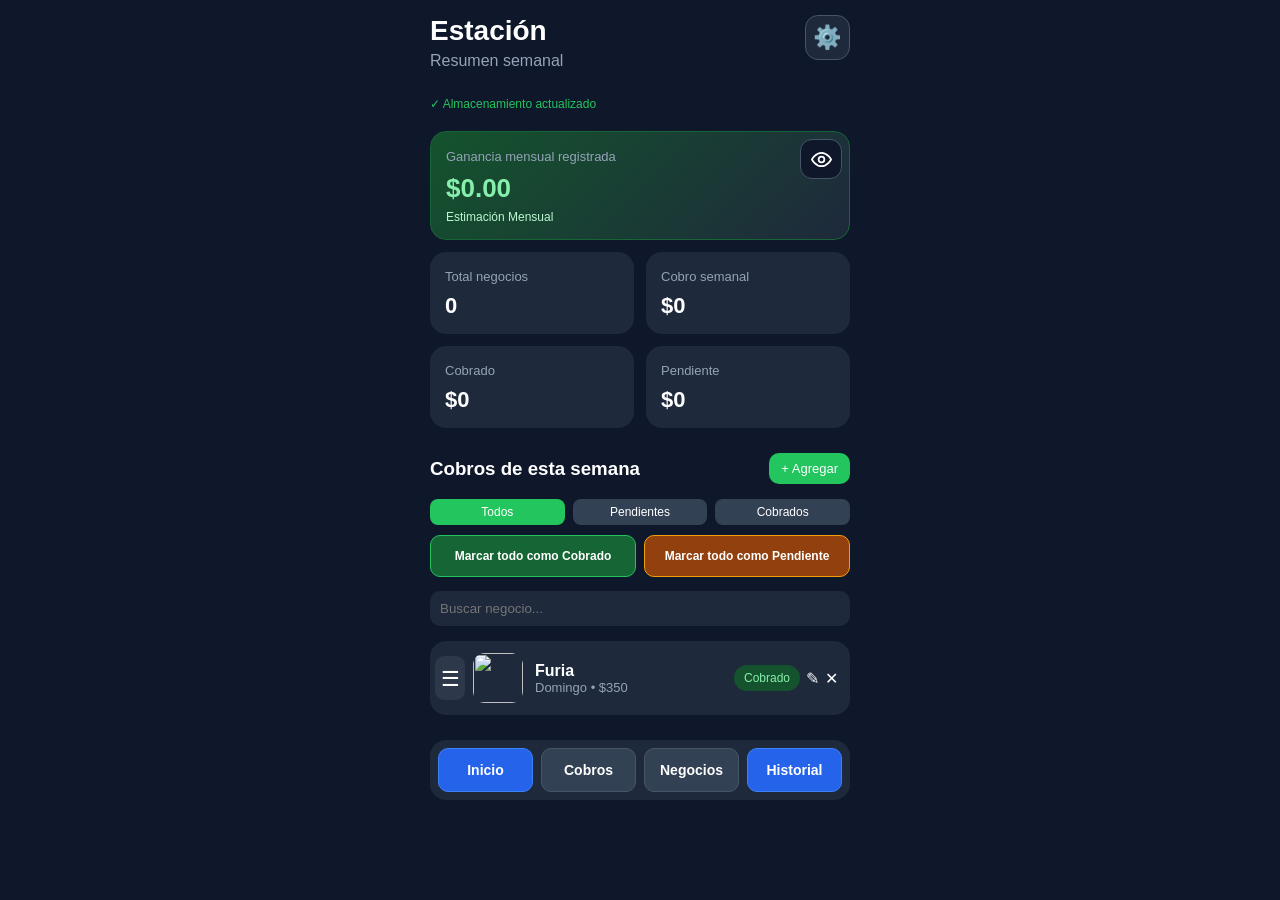
==== commit 481760b0: "Actualizar estilos de botón mover al extremo izquierdo" ====
--- a/index.html
+++ b/index.html
@@ -4,7 +4,7 @@
   <meta charset="UTF-8">
   <meta name="viewport" content="width=device-width, initial-scale=1.0">
   <title>Estación</title>
-  <link rel="stylesheet" href="style.css?v=20261107-arrastre1">
+  <link rel="stylesheet" href="style.css?v=20261107-izquierda2">
   <link rel="manifest" href="manifest.json">
   <meta name="theme-color" content="#0f172a">
 </head>
--- a/style.css
+++ b/style.css
@@ -470,7 +470,7 @@
 html[data-estacion-theme="light"][data-estacion-color]:not([data-estacion-color="green"]) .monthly-card small{color:var(--station-text)}
 
 /* Arrastrar tarjetas de negocios */
-.business-drag-handle{flex:0 0 30px;width:30px;min-width:30px;height:44px;padding:0;border:0;border-radius:9px;background:rgba(148,163,184,.13);color:inherit;font-size:21px;line-height:1;touch-action:none;-webkit-user-select:none;user-select:none;-webkit-touch-callout:none;cursor:grab}
+.business-drag-handle{order:-1;flex:0 0 30px;width:30px;min-width:30px;height:44px;padding:0;border:0;border-radius:9px;background:rgba(148,163,184,.13);color:inherit;font-size:21px;line-height:1;touch-action:none;-webkit-user-select:none;user-select:none;-webkit-touch-callout:none;cursor:grab}
 .business-drag-handle:active{cursor:grabbing}
 .business-drag-handle:focus{outline:none}
 .business-drag-handle:focus-visible{outline:2px solid var(--station-accent,#22c55e)}
@@ -479,3 +479,7 @@
 .business-drag-placeholder{opacity:.2!important;outline:2px dashed var(--station-accent,#22c55e)}
 .business-drag-placeholder>*{visibility:hidden}
 .payment-card,.payment-card .info,.payment-card .actions{-webkit-user-select:none;user-select:none}
+
+/* El control para mover queda siempre al extremo izquierdo */
+.payment-card{position:relative}
+.payment-card>.business-drag-handle{order:-1;flex-shrink:0;margin-left:-7px;margin-right:-4px}
